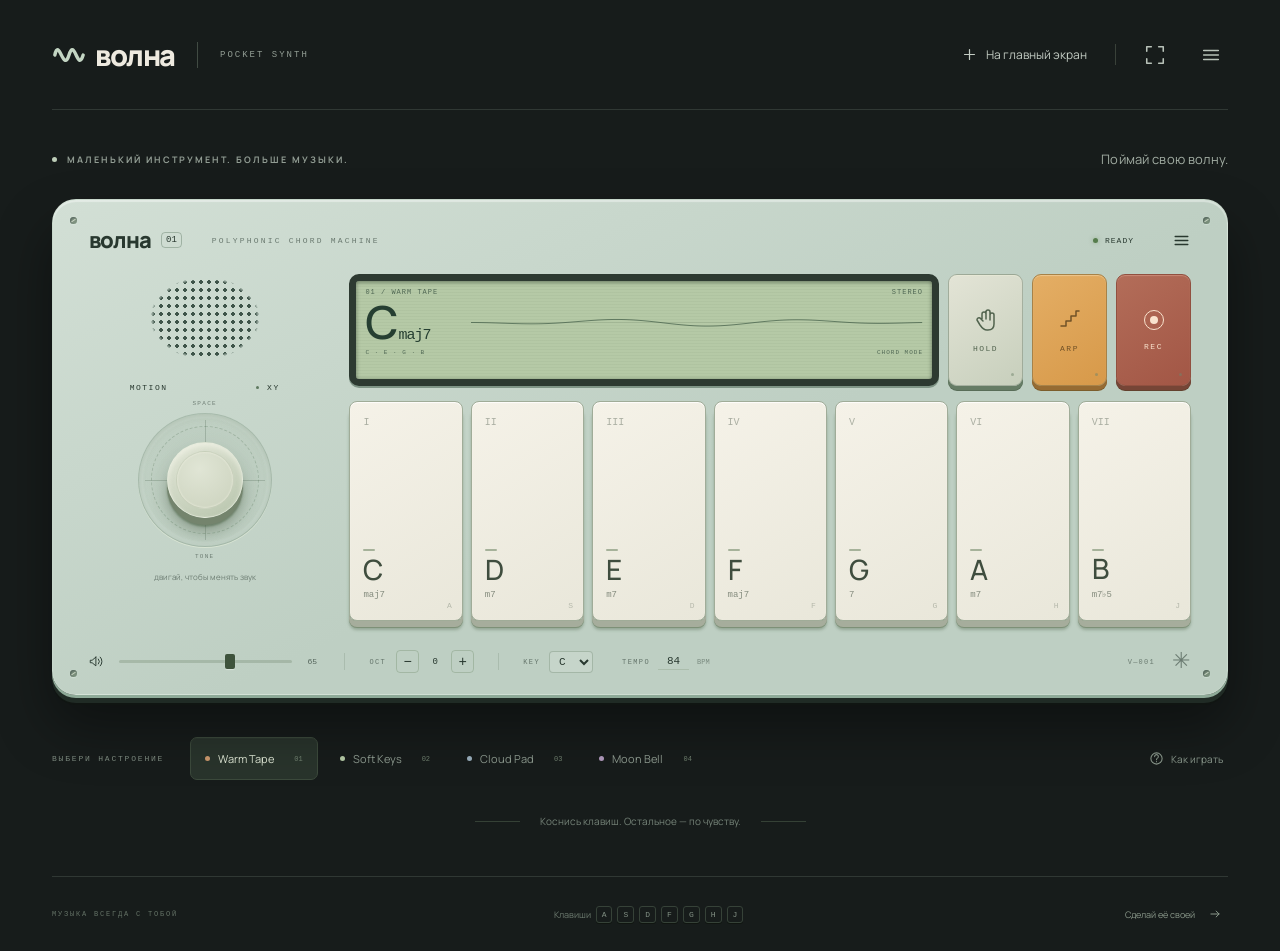
==== index.html @ d598de85 "Add files via upload" ====
<!doctype html>
<html lang="ru" data-theme="mint">
<head>
  <meta charset="UTF-8">
  <meta name="viewport" content="width=device-width,initial-scale=1,viewport-fit=cover">
  <meta name="theme-color" content="#171c1b">
  <meta name="description" content="ВОЛНА — карманный синтезатор. Играйте аккорды, меняйте звук движением джойстика и записывайте музыку.">
  <meta name="apple-mobile-web-app-capable" content="yes">
  <meta name="apple-mobile-web-app-status-bar-style" content="black-translucent">
  <meta name="apple-mobile-web-app-title" content="Волна">
  <title>ВОЛНА — карманный синтезатор</title>
  <link rel="manifest" href="./manifest.webmanifest">
  <link rel="icon" type="image/svg+xml" href="./icon.svg">
  <link rel="apple-touch-icon" href="./icon-192.png">
  <link rel="stylesheet" href="./style.css">
</head>
<body>
  <svg class="icon-defs" xmlns="http://www.w3.org/2000/svg"><defs>
    <symbol id="i-wave" viewBox="0 0 24 24"><path d="M2 12c3-13 6 13 10 0s6 13 10 0"/></symbol>
    <symbol id="i-menu" viewBox="0 0 24 24"><path d="M4 7h16M4 12h16M4 17h16"/></symbol>
    <symbol id="i-expand" viewBox="0 0 24 24"><path d="M8 3H3v5m13-5h5v5M3 16v5h5m13-5v5h-5"/></symbol>
    <symbol id="i-plus" viewBox="0 0 24 24"><path d="M12 5v14M5 12h14"/></symbol>
    <symbol id="i-headphones" viewBox="0 0 24 24"><path d="M4 14v-3a8 8 0 0 1 16 0v3M4 12H3v7h4v-7H4Zm16 0h1v7h-4v-7h3Z"/></symbol>
    <symbol id="i-volume" viewBox="0 0 24 24"><path d="m11 5-6 5H2v4h3l6 5V5Zm4 3a6 6 0 0 1 0 8m3-11a10 10 0 0 1 0 14"/></symbol>
    <symbol id="i-close" viewBox="0 0 24 24"><path d="m6 6 12 12M18 6 6 18"/></symbol>
    <symbol id="i-mic" viewBox="0 0 24 24"><rect x="9" y="2" width="6" height="13" rx="3"/><path d="M5 10v2a7 7 0 0 0 14 0v-2m-7 9v3m-4 0h8"/></symbol>
    <symbol id="i-download" viewBox="0 0 24 24"><path d="M12 3v12m-5-5 5 5 5-5M4 16v5h16v-5"/></symbol>
    <symbol id="i-arp" viewBox="0 0 24 24"><path d="M3 18h5v-5h5V8h5V3h3"/></symbol>
    <symbol id="i-hold" viewBox="0 0 24 24"><path d="M8 11V6a2 2 0 0 1 4 0v5-7a2 2 0 0 1 4 0v8-5a2 2 0 0 1 4 0v9c0 4-2 6-6 6h-1c-3 0-5-2-7-5l-3-5a2 2 0 0 1 3-2l3 3"/></symbol>
    <symbol id="i-arrow" viewBox="0 0 24 24"><path d="M5 12h14m-5-5 5 5-5 5"/></symbol>
    <symbol id="i-help" viewBox="0 0 24 24"><circle cx="12" cy="12" r="9"/><path d="M9 9a3 3 0 1 1 5 2c-2 1-2 1-2 3m0 3v.1"/></symbol>
  </defs></svg>
  <div class="app">
    <header class="site-header">
      <a href="./" class="wordmark" aria-label="Волна, главная"><svg><use href="#i-wave"/></svg>волна<span>POCKET SYNTH</span></a>
      <div class="header-actions"><button class="quiet-button install-action"><svg><use href="#i-plus"/></svg><span>На главный экран</span></button><span class="header-divider"></span><button id="fullscreen" class="icon-button" aria-label="На весь экран" title="На весь экран"><svg><use href="#i-expand"/></svg></button><button class="icon-button menu-action" aria-label="Открыть настройки" title="Настройки"><svg><use href="#i-menu"/></svg></button></div>
    </header>
    <main>
      <div class="intro"><span class="eyebrow"><i></i> МАЛЕНЬКИЙ ИНСТРУМЕНТ. БОЛЬШЕ МУЗЫКИ.</span><p>Поймай свою волну.</p></div>
      <section class="instrument" aria-label="Музыкальный инструмент">
        <span class="screw screw-tl"></span><span class="screw screw-tr"></span><span class="screw screw-bl"></span><span class="screw screw-br"></span>
        <div class="instrument-top"><div class="device-brand">волна<span>01</span></div><span class="device-caption">POLYPHONIC CHORD MACHINE</span><div class="power"><i id="power-led"></i><span id="power-label">READY</span></div><button class="device-menu menu-action" aria-label="Меню инструмента"><svg><use href="#i-menu"/></svg></button></div>
        <div class="instrument-body">
          <aside class="motion-module">
            <div class="speaker" aria-hidden="true"></div>
            <div class="motion-title"><span>MOTION</span><span class="tiny-dot"></span><span>XY</span></div>
            <div class="joystick-area" id="joystick" role="slider" tabindex="0" aria-label="Джойстик эффектов, стрелки меняют звук" aria-valuemin="-100" aria-valuemax="100" aria-valuenow="0">
              <div class="joystick-ticks"></div><span class="axis axis-x"></span><span class="axis axis-y"></span><div class="joystick-knob" id="joystick-knob"><span></span></div>
              <span class="direction direction-top">SPACE</span><span class="direction direction-bottom">TONE</span>
            </div>
            <div class="motion-hint">двигай, чтобы менять звук</div>
          </aside>
          <div class="play-module">
            <div class="top-controls">
              <div class="display"><div class="display-top"><span id="display-voice">01 / WARM TAPE</span><span id="display-status">STEREO</span></div><div class="display-main"><div class="chord-readout"><span id="chord-root">C</span><span id="chord-quality">maj7</span></div><canvas id="scope" aria-label="Осциллограмма звука"></canvas></div><div class="display-bottom"><span id="display-notes">C · E · G · B</span><span id="display-mode">CHORD MODE</span></div></div>
              <button class="function-button hold-button" id="hold" aria-pressed="false" title="Удерживать аккорд"><svg><use href="#i-hold"/></svg><span>HOLD</span><i></i></button>
              <button class="function-button arp-button" id="arp" aria-pressed="false" title="Арпеджиатор"><svg><use href="#i-arp"/></svg><span>ARP</span><i></i></button>
              <button class="function-button record-button" id="record" aria-pressed="false" title="Начать запись"><span class="record-symbol"></span><span id="record-label">REC</span><i></i></button>
            </div>
            <div class="pads" id="pads" aria-label="Аккордовые клавиши"></div>
          </div>
        </div>
        <div class="device-bottom">
          <label class="volume-control"><svg><use href="#i-volume"/></svg><input type="range" min="0" max="100" value="65" id="volume" aria-label="Громкость"><span id="volume-value">65</span></label>
          <div class="bottom-divider"></div><div class="octave-control"><span class="control-label">OCT</span><button id="octave-down" aria-label="Октава ниже">−</button><output id="octave-value">0</output><button id="octave-up" aria-label="Октава выше">+</button></div>
          <div class="bottom-divider"></div><label class="key-control"><span class="control-label">KEY</span><select id="root-key" aria-label="Тональность"><option>C</option><option>C♯</option><option>D</option><option>E♭</option><option>E</option><option>F</option><option>F♯</option><option>G</option><option>A♭</option><option>A</option><option>B♭</option><option>B</option></select></label>
          <label class="tempo-control"><span class="control-label">TEMPO</span><input type="number" id="tempo" min="40" max="200" value="84" aria-label="Темп"><span class="bpm">BPM</span></label><div class="device-serial">V—001 <span>✳</span></div>
        </div>
      </section>
      <div class="preset-bar"><span class="preset-label">ВЫБЕРИ НАСТРОЕНИЕ</span><div class="preset-list" aria-label="Тембры"><button data-voice="tape" class="preset active" aria-pressed="true"><i class="preset-dot tape-dot"></i>Warm Tape<span>01</span></button><button data-voice="keys" class="preset" aria-pressed="false"><i class="preset-dot keys-dot"></i>Soft Keys<span>02</span></button><button data-voice="cloud" class="preset" aria-pressed="false"><i class="preset-dot cloud-dot"></i>Cloud Pad<span>03</span></button><button data-voice="bell" class="preset" aria-pressed="false"><i class="preset-dot bell-dot"></i>Moon Bell<span>04</span></button></div><button class="help-button" id="help"><svg><use href="#i-help"/></svg><span>Как играть</span></button></div>
      <div class="play-hint"><span class="hint-line"></span><span id="play-hint">Коснись клавиш. Остальное — по чувству.</span><span class="hint-line"></span></div>
    </main>
    <footer><span>МУЗЫКА ВСЕГДА С ТОБОЙ</span><span class="desktop-hint">Клавиши <kbd>A</kbd><kbd>S</kbd><kbd>D</kbd><kbd>F</kbd><kbd>G</kbd><kbd>H</kbd><kbd>J</kbd></span><button class="footer-theme menu-action">Сделай её своей <svg><use href="#i-arrow"/></svg></button></footer>
  </div>
  <div class="portrait-tip" id="portrait-tip"><div class="rotate-phone">↻</div><span>Больше места для музыки</span><p>Поверни телефон горизонтально</p><button id="dismiss-portrait">Продолжить так</button></div>
  <dialog id="settings" class="settings-dialog"><div class="dialog-header"><div><span class="eyebrow">ТВОЙ ИНСТРУМЕНТ</span><h2>Настрой свою волну</h2></div><button class="icon-button close-settings" aria-label="Закрыть настройки"><svg><use href="#i-close"/></svg></button></div>
    <nav class="settings-tabs" aria-label="Разделы настроек"><button data-tab="sound" class="selected">Звук</button><button data-tab="look">Вид</button><button data-tab="recordings">Записи <span id="recording-count">0</span></button><button data-tab="app">Приложение</button></nav>
    <div class="tab-panel" id="tab-sound">
      <div class="setting-section"><h3>Характер звука</h3><div class="setting-row"><label for="scale">Лад</label><select id="scale"><option value="major">Мажор</option><option value="minor">Минор</option></select></div><div class="setting-row"><label for="reverb">Пространство</label><input id="reverb" type="range" min="0" max="100" value="30"><output id="reverb-value">30%</output></div><p class="setting-note">Джойстик: влево и вправо — яркость, вверх и вниз — пространство.</p></div>
      <div class="setting-section"><h3>Микрофон</h3><div class="setting-row"><div><strong id="mic-status">Выключен</strong><p>Добавь голос или окружающие звуки в запись.</p></div><button id="mic-toggle" class="small-button"><svg><use href="#i-mic"/></svg>Включить</button></div><label class="setting-row mic-gain-row" hidden>Уровень микрофона<input id="mic-gain" type="range" min="0" max="150" value="80"></label><p class="setting-note">Микрофон записывается вместе с инструментом. Его звук не выводится в динамики.</p></div>
      <div class="setting-section"><h3>Наушники и вывод звука</h3><div class="setting-row"><label for="audio-output">Устройство</label><select id="audio-output"><option value="default">Системное</option></select></div><p class="setting-note" id="output-note">Подключи наушники к телефону — звук переключится через систему. Bluetooth может добавлять задержку.</p><button id="refresh-devices" class="text-button">Обновить устройства</button></div>
    </div>
    <div class="tab-panel" id="tab-look" hidden><div class="setting-section"><h3>Цвет корпуса</h3><div class="themes"><button data-theme="mint" class="theme-choice selected"><i style="background:#c3d3c9"></i>Шалфей</button><button data-theme="sand" class="theme-choice"><i style="background:#d9c9ad"></i>Песок</button><button data-theme="lilac" class="theme-choice"><i style="background:#c8bdd9"></i>Лаванда</button><button data-theme="ink" class="theme-choice"><i style="background:#354442"></i>Графит</button></div></div><div class="setting-section"><h3>Ощущение игры</h3><label class="setting-row"><span>Вибрация клавиш</span><input type="checkbox" id="haptics" checked class="switch"></label><p class="setting-note">На устройствах, которые поддерживают вибрацию в браузере.</p></div></div>
    <div class="tab-panel" id="tab-recordings" hidden><div class="recordings-intro"><h3>Твои маленькие сессии</h3><p>Нажми REC, сыграй и нажми ещё раз. Записи хранятся в этом браузере — скачай важные сессии.</p></div><div id="recordings-list"></div></div>
    <div class="tab-panel" id="tab-app" hidden><div class="install-card"><img src="./icon.svg" alt="Иконка Волны"><div><h3>Волна всегда под рукой</h3><p>Установи как приложение — с отдельной иконкой и без адресной строки.</p></div></div><button class="primary-button install-action">Добавить на главный экран <svg><use href="#i-plus"/></svg></button><div class="setting-section"><h3>На iPhone</h3><p class="instruction">Открой сайт в Safari → «Поделиться» → «На экран “Домой”» → «Добавить». Затем запускай Волну с новой иконки.</p><h3>На Android</h3><p class="instruction">Нажми кнопку выше или открой меню браузера → «Установить приложение» / «Добавить на главный экран».</p><p class="setting-note">После первого открытия инструмент доступен офлайн. Поверни телефон горизонтально для удобной игры.</p></div><div class="setting-section"><h3>Как играть</h3><p class="instruction">Удерживай одну или несколько клавиш — это аккорды. HOLD оставит аккорд звучать после отпускания; повторное нажатие его выключит. ARP разбирает аккорд на отдельные ноты. Джойстик меняет характер звука. Перед сменой тембра или тональности звучащие клавиши отпускаются.</p><p class="setting-note">На компьютере: A–J или 1–7 — аккорды, пробел — HOLD, R — запись, Esc — отпустить все клавиши.</p></div></div>
  </dialog>
  <div id="toast" role="status" aria-live="polite"></div>
  <script src="./app.js" defer></script>
</body>
</html>
---- style.css ----
@import url('https://fonts.googleapis.com/css2?family=DM+Sans:wght@400;500;600;700&family=Manrope:wght@400;500;600;650;700;800&display=swap');
:root{--page:#171c1b;--text:#eeeae0;--muted:#858e87;--shell:#becfc3;--shell-top:#d2dfd5;--shell-edge:#8eaa98;--ink:#28382f;--pad:#e9e7da;--pad-top:#f5f2e8;--pad-edge:#a6ad9c;--accent:#d87d4c;--screen:#b5c9a6;--screen-ink:#263f32;--line:#303834;font-family:'Manrope',Arial,sans-serif;color:var(--text);background:var(--page);font-synthesis:none;color-scheme:dark}
*{box-sizing:border-box}body{margin:0;min-width:320px}button,a,input,select{-webkit-tap-highlight-color:transparent}button,input,select{font:inherit}button{cursor:pointer}button,a{touch-action:manipulation}button{color:inherit}button:focus-visible,a:focus-visible,input:focus-visible,select:focus-visible,[tabindex]:focus-visible{outline:2px solid #f2ac70;outline-offset:4px}button:disabled{cursor:default;opacity:.4}svg{width:22px;height:22px;fill:none;stroke:currentColor;stroke-width:1.7;stroke-linecap:round;stroke-linejoin:round;flex-shrink:0}.icon-defs{position:absolute;width:0;height:0}.app{max-width:1440px;margin:auto;padding:0 52px}.site-header{height:110px;display:flex;align-items:center;justify-content:space-between;border-bottom:1px solid var(--line)}.wordmark{display:flex;align-items:center;color:var(--text);text-decoration:none;font-size:29px;font-weight:800;letter-spacing:-1.4px}.wordmark svg{width:34px;height:34px;margin-right:9px;stroke:#c3d5c3;stroke-width:2.4}.wordmark span{letter-spacing:2px;font-family:monospace;font-size:9px;font-weight:400;color:#929d94;margin-left:22px;padding-left:22px;border-left:1px solid #414b43;line-height:26px}.header-actions{display:flex;align-items:center;gap:22px}.quiet-button,.icon-button{background:none;border:0;display:flex;align-items:center;justify-content:center;gap:8px}.quiet-button{font-size:12px;color:#c4cdc4}.quiet-button svg{width:17px;height:17px}.icon-button{width:34px;height:34px;border-radius:7px;color:#b8c2b9}.icon-button:hover,.quiet-button:hover{color:white;background:#ffffff08}.header-divider{width:1px;height:21px;background:#394139}.intro{padding:40px 0 31px;display:flex;justify-content:space-between;align-items:center}.eyebrow{font-size:9px;letter-spacing:2px;font-weight:700;color:#919c93;display:flex;align-items:center;gap:10px}.eyebrow i{width:5px;height:5px;border-radius:50%;background:#bdcdb8}.intro p{margin:0;color:#a1aca2;font-size:13px;letter-spacing:.15px}.instrument{position:relative;max-width:1180px;margin:auto;background:linear-gradient(155deg,var(--shell-top),var(--shell) 55%);padding:25px 36px 18px;border-radius:24px;border:1px solid #e6f2e332;box-shadow:0 3px 0 var(--shell-edge),0 8px 0 #202b25,0 10px 0 #101512,0 30px 55px #0006,inset 0 2px 1px #ffffff66;color:var(--ink);user-select:none;-webkit-user-select:none}.screw{position:absolute;width:7px;height:7px;border-radius:50%;background:#546b54;box-shadow:inset 1px 1px 2px #1b2c25,0 1px 1px #e2f0e7aa;opacity:.65}.screw:after{content:'';position:absolute;left:1px;right:1px;top:3px;border-top:1px solid #cad3bf;transform:rotate(-35deg)}.screw-tl{top:17px;left:17px}.screw-tr{top:17px;right:17px}.screw-bl{bottom:17px;left:17px}.screw-br{bottom:17px;right:17px}.instrument-top{height:30px;display:flex;align-items:center;gap:30px;margin-bottom:19px}.device-brand{font-size:22px;font-weight:800;letter-spacing:-1px;display:flex;align-items:center;gap:10px}.device-brand span{border:1px solid #657e6970;border-radius:4px;padding:2px 4px;font:9px monospace;letter-spacing:0}.device-caption{font:8px monospace;letter-spacing:2.2px;opacity:.6}.power{margin-left:auto;display:flex;align-items:center;gap:7px;font:8px monospace;letter-spacing:1px}.power i{width:5px;height:5px;background:#567c4c;border-radius:50%;box-shadow:0 0 4px #6a915b80}.power.playing i{background:#597b3a;box-shadow:0 0 7px #5b9135}.device-menu{display:flex;background:transparent;border:0;padding:0;color:var(--ink);margin-left:8px}.device-menu svg{width:19px;height:19px}.instrument-body{display:grid;grid-template-columns:21% 1fr;gap:29px}.motion-module{display:flex;flex-direction:column;align-items:center;min-width:0}.speaker{width:112px;height:80px;margin-top:4px;margin-bottom:25px;background-image:radial-gradient(circle,#2f463b 1.6px,transparent 2px);background-size:8px 8px;mask-image:radial-gradient(ellipse 56px 42px at center,#000 90%,transparent 98%);opacity:.9}.motion-title{width:150px;display:flex;align-items:center;justify-content:space-between;font:8px monospace;letter-spacing:1.5px}.tiny-dot{width:3px;height:3px;border-radius:50%;background:#5e795f;margin-left:auto;margin-right:8px}.joystick-area{position:relative;width:160px;height:160px;margin:8px 0 4px;touch-action:none;cursor:grab}.joystick-area:active{cursor:grabbing}.joystick-ticks{position:absolute;inset:13px;border:1px solid #78907c65;border-radius:50%;background:radial-gradient(circle,#9bae9c66 0,#acbfae44 65%,transparent 67%);box-shadow:inset 0 3px 7px #546a4c30,0 1px 0 #edf5e080}.joystick-ticks:after{content:'';position:absolute;inset:12px;border:1px dashed #6f8b7460;border-radius:50%}.axis{position:absolute;opacity:.25}.axis-x{top:50%;left:20px;right:20px;border-top:1px solid #435e48}.axis-y{left:50%;top:20px;bottom:20px;border-left:1px solid #435e48}.joystick-knob{position:absolute;width:76px;height:76px;left:calc(50% - 38px);top:calc(50% - 38px);border-radius:50%;background:linear-gradient(150deg,#e4e8d9,#b8c5ad);border:1px solid #f0f3e699;box-shadow:0 7px 0 #74846d,0 9px 2px #50664b90,0 14px 15px #4a5d4770,inset 0 3px 5px #fbfcf280;z-index:1;display:grid;place-items:center;will-change:transform}.joystick-knob span{width:58px;height:58px;border-radius:50%;border:1px solid #aab7a140;background:radial-gradient(circle at 40% 30%,#e0e5d5,#cbd2bd);box-shadow:inset 0 0 2px #f6f6e9}.direction{position:absolute;left:0;right:0;text-align:center;font:6px monospace;letter-spacing:1.3px;opacity:.55}.direction-top{top:0}.direction-bottom{bottom:0}.motion-hint{font-size:8px;opacity:.55;margin-top:7px}.play-module{min-width:0;display:flex;flex-direction:column;gap:15px}.top-controls{display:grid;grid-template-columns:1fr 75px 75px 75px;gap:9px;height:112px}.display{background:var(--screen);color:var(--screen-ink);border:7px solid #2d3a31;border-radius:10px;box-shadow:0 2px 0 #7f9586,inset 0 1px 4px #1a291b88;min-width:0;padding:7px 9px;position:relative;overflow:hidden;isolation:isolate}.display:after{content:'';position:absolute;inset:0;background:repeating-linear-gradient(0deg,transparent 0,transparent 2px,#172e1412 3px);pointer-events:none;z-index:2}.display-top,.display-bottom{display:flex;justify-content:space-between;font:7px monospace;letter-spacing:1px;gap:5px;white-space:nowrap}.display-top{opacity:.7}.display-bottom{font-size:6px;opacity:.7}.display-main{display:flex;align-items:center;gap:13px;height:53px;overflow:hidden}.chord-readout{display:flex;gap:3px;align-items:baseline;min-width:93px}.chord-readout>span:first-child{font:47px 'DM Sans',sans-serif;font-weight:500;letter-spacing:-3px}.chord-readout>span:last-child{font:15px monospace;letter-spacing:-1px}#scope{height:45px;min-width:0;flex:1;opacity:.85}.function-button{border:1px solid #6f806e80;border-radius:9px;box-shadow:0 4px 0 #667c65,0 5px 0 #596d58,inset 0 1px 1px #f5f4dd65;background:linear-gradient(145deg,#e3e4d6,#c7cfbc);color:#51634e;display:flex;flex-direction:column;align-items:center;justify-content:center;gap:12px;position:relative;touch-action:none}.function-button svg{width:24px;height:24px;stroke-width:1.5}.function-button>span:not(.record-symbol){font:8px monospace;letter-spacing:1.5px}.function-button i{position:absolute;bottom:9px;right:8px;width:3px;height:3px;background:#70856b;border-radius:50%;opacity:.5}.arp-button{background:linear-gradient(145deg,#e4ae65,#d79949);color:#705127;box-shadow:0 4px 0 #966b32,0 5px 0 #7c5d2c,inset 0 1px 1px #fff2d565;border-color:#a78248}.record-button{background:linear-gradient(145deg,#b36d59,#a25645);color:#f9e2cd;box-shadow:0 4px 0 #764536,0 5px 0 #63412e,inset 0 1px 1px #efbaa765;border-color:#915040}.record-symbol{width:20px;height:20px;border:1.5px solid currentColor;border-radius:50%;position:relative}.record-symbol:after{content:'';position:absolute;inset:5px;border-radius:50%;background:currentColor}.function-button[aria-pressed=true]{transform:translateY(3px);box-shadow:0 1px 0 #566850,inset 0 1px 5px #343c2840}.function-button[aria-pressed=true] i{background:#fff3c8;box-shadow:0 0 5px #fff3c8;opacity:1}.record-button[aria-pressed=true] .record-symbol:after{border-radius:1px;animation:blink 1.2s infinite}.pads{display:grid;grid-template-columns:repeat(7,minmax(0,1fr));gap:8px;height:220px;touch-action:none}.pad{position:relative;min-width:0;display:flex;flex-direction:column;align-items:flex-start;justify-content:flex-end;padding:17px 13px 20px;background:linear-gradient(150deg,var(--pad-top),var(--pad));color:#3f4d3e;border:1px solid #a0ac98;border-radius:8px;box-shadow:0 6px 0 var(--pad-edge),0 7px 0 #7d9077,0 9px 3px #3e583a55,inset 0 1px 1px #ffffffe0;transition:background .12s,transform .08s,box-shadow .08s;touch-action:none;-webkit-touch-callout:none}.pad:hover{background:linear-gradient(150deg,#fffef4,#e7ebda)}.pad .degree{position:absolute;top:15px;left:13px;font:10px monospace;opacity:.4}.pad .pad-root{font:'DM Sans',sans-serif;font-size:28px;font-weight:500;letter-spacing:-1.7px;line-height:1.2}.pad .quality{font:9px monospace;opacity:.6;margin-top:3px}.pad .key-hint{font:8px monospace;position:absolute;bottom:10px;right:10px;opacity:.3}.pad:before{content:'';position:absolute;bottom:69px;left:13px;width:12px;height:2px;background:#a6b29a;border-radius:2px}.pad.pressed{background:linear-gradient(155deg,#dfad7a,#d49c65);border-color:#ab7d50;box-shadow:0 2px 0 #ae784b,0 3px 0 #81613b,inset 0 2px 5px #856d3230;transform:translateY(4px);color:#533a23}.pad.pressed:before{background:#785637;box-shadow:0 0 5px #ad7a3f50}.device-bottom{display:flex;align-items:center;gap:24px;margin-top:26px;height:29px;font:9px monospace}.volume-control{display:flex;align-items:center;gap:13px;width:21%;min-width:0}.volume-control svg{width:15px;height:15px;stroke-width:1.5}.volume-control input{min-width:0;width:100%}.volume-control>span{font-size:8px;opacity:.7;min-width:13px}input[type=range]{appearance:none;-webkit-appearance:none;height:3px;border-radius:4px;background:#6c846a50;cursor:pointer;accent-color:#475e42}input[type=range]::-webkit-slider-thumb{appearance:none;-webkit-appearance:none;width:10px;height:15px;background:#3e533c;border-radius:2px;box-shadow:0 1px 1px #fff6}input[type=range]::-moz-range-thumb{width:10px;height:15px;background:#3e533c;border:0;border-radius:2px}.bottom-divider{height:17px;border-left:1px solid #6e846e40}.octave-control{display:flex;align-items:center;gap:10px}.control-label{font-size:7px;letter-spacing:1.4px;opacity:.6}.octave-control button{border:1px solid #81987b70;background:transparent;border-radius:4px;color:var(--ink);height:23px;width:23px;padding:0;font:14px monospace}.octave-control button:hover{background:#344b2d16}.octave-control output{min-width:12px;text-align:center}.key-control{display:flex;align-items:center;gap:9px}.key-control select{font:11px monospace;color:var(--ink);background:#ffffff20;border:1px solid #6e846e60;border-radius:4px;padding:3px 5px;color-scheme:light;max-width:65px}.tempo-control{display:flex;align-items:center;gap:8px;margin-left:5px}.tempo-control input{appearance:textfield;-moz-appearance:textfield;background:none;border:0;border-bottom:1px solid #7c90724a;color:var(--ink);width:31px;text-align:center;font:11px monospace;padding:2px}.tempo-control input::-webkit-inner-spin-button{appearance:none}.bpm{font-size:7px;opacity:.45}.device-serial{margin-left:auto;font:7px monospace;letter-spacing:1.2px;opacity:.55;display:flex;align-items:center;gap:17px}.device-serial span{font-size:22px}.preset-bar{display:flex;align-items:center;gap:26px;margin:42px auto 0;max-width:1180px}.preset-label{font:8px monospace;letter-spacing:1.8px;color:#7f8c81;white-space:nowrap}.preset-list{display:flex;align-items:center;gap:7px;flex:1}.preset{display:flex;align-items:center;gap:8px;padding:13px 14px;border:1px solid transparent;background:transparent;color:#8e9b90;font-size:11px;border-radius:7px;white-space:nowrap}.preset:hover{color:#d4ddcf;background:#1c2520}.preset.active{background:#29342c;border-color:#3c4a3c;color:#e0e8d6;box-shadow:inset 0 1px 0 #ffffff05}.preset>span{font:7px monospace;color:#70806f;margin-left:12px}.preset-dot{width:5px;height:5px;border-radius:50%;background:#cb986d}.keys-dot{background:#b5caa6}.cloud-dot{background:#9aafbd}.bell-dot{background:#b19bbe}.help-button{margin-left:auto;display:flex;align-items:center;gap:7px;border:0;background:none;font-size:10px;color:#8b998d;padding:5px;white-space:nowrap}.help-button svg{width:15px;height:15px}.help-button:hover{color:#e0e8d6}.play-hint{display:flex;align-items:center;justify-content:center;gap:20px;color:#758378;font-size:10px;margin:34px 0 48px}.hint-line{width:45px;height:1px;background:#354136}footer{border-top:1px solid var(--line);display:flex;justify-content:space-between;align-items:center;min-height:75px;gap:15px;color:#657367;font:7px monospace;letter-spacing:1.8px}footer button{font:9px 'Manrope',sans-serif;letter-spacing:0;background:none;border:0;color:#8b998b;display:flex;align-items:center;gap:13px}footer svg{width:14px;height:14px}.desktop-hint{display:flex;align-items:center;gap:5px;font:9px 'Manrope',sans-serif;letter-spacing:0;color:#6d7b70}kbd{font:8px monospace;padding:3px 5px;border:1px solid #364238;border-radius:3px;box-shadow:0 1px 0 #101510;color:#829084}.portrait-tip{display:none}.settings-dialog{position:fixed;inset:0 0 0 auto;margin:0;height:100dvh;max-height:100dvh;width:480px;max-width:100vw;border:0;border-left:1px solid #475344;background:#202822;color:#e3e8dc;padding:30px 30px 45px;overflow:auto;box-shadow:-15px 0 70px #0005;overscroll-behavior:contain}.settings-dialog::backdrop{background:#0a100bd0;backdrop-filter:blur(5px)}.dialog-header{display:flex;justify-content:space-between;gap:15px;align-items:center}.dialog-header .eyebrow{font-size:8px;letter-spacing:1.6px}.dialog-header h2{font-size:23px;letter-spacing:-.8px;margin:9px 0 0;font-weight:600}.settings-tabs{display:flex;gap:20px;border-bottom:1px solid #3b463a;margin-top:30px;margin-bottom:25px}.settings-tabs button{background:none;border:0;color:#7e917d;padding:0 0 13px;font-size:11px;white-space:nowrap;border-bottom:2px solid transparent}.settings-tabs button.selected{color:#d7e1cc;border-color:#b1c79f}.settings-tabs button span{font:8px monospace;margin-left:3px}.setting-section{padding:0 0 25px;margin-bottom:24px;border-bottom:1px solid #364232}.setting-section h3,.recordings-intro h3{font-weight:600;font-size:13px;margin:0 0 18px;color:#cbd7c2}.setting-row{display:flex;align-items:center;justify-content:space-between;gap:12px;font-size:11px;margin-bottom:19px}.setting-row input[type=range]{width:140px;background:#4c5e46}.setting-row input[type=range]::-webkit-slider-thumb{background:#bac9a9}.setting-row output{font:10px monospace;width:35px;text-align:right}.setting-row select{max-width:190px;background:#293626;border:1px solid #4a5e43;color:#dbe7d1;border-radius:5px;padding:8px 10px;font-size:11px;color-scheme:dark}.setting-row p{color:#7f917c;font-size:10px;line-height:1.7;margin:7px 0 0}.setting-row strong{font-size:11px;font-weight:600}.setting-note{font-size:10px;line-height:1.8;color:#7e927b;margin:8px 0 0}.small-button{border:1px solid #516348;border-radius:6px;background:#30402b;color:#dce7d1;padding:9px 11px;display:flex;align-items:center;gap:8px;white-space:nowrap;font-size:10px}.small-button svg{width:13px;height:13px}.text-button{border:0;background:none;font-size:10px;padding:13px 0 0;color:#b7caaa;text-decoration:underline;text-underline-offset:3px}.themes{display:grid;grid-template-columns:repeat(4,1fr);gap:9px}.theme-choice{background:#293026;border:1px solid #3e4e38;border-radius:8px;padding:10px 3px;color:#91a186;font-size:9px;display:flex;align-items:center;flex-direction:column;gap:11px}.theme-choice i{width:40px;height:32px;border-radius:5px;border:1px solid #ffffff26;box-shadow:0 3px 0 #0003}.theme-choice.selected{border-color:#9fb58e;background:#35442e;color:#dfebd1}.switch{appearance:none;-webkit-appearance:none;width:34px;height:19px;border-radius:20px;background:#53604a;position:relative;cursor:pointer}.switch:before{content:'';position:absolute;left:3px;top:3px;width:13px;height:13px;border-radius:50%;background:#c2c8b9;transition:transform .15s}.switch:checked{background:#7a9368}.switch:checked:before{transform:translateX(15px);background:#e1ead8}.instruction{font-size:11px;line-height:1.9;color:#a5b39b;margin:10px 0 24px}.install-card{display:flex;gap:17px;align-items:center;margin-bottom:22px}.install-card img{width:65px;height:65px;border-radius:16px;box-shadow:0 3px 6px #0004}.install-card h3{font-size:14px;margin:0 0 8px}.install-card p,.recordings-intro p{font-size:10px;color:#94a58a;line-height:1.8;margin:0}.primary-button{background:#b8cc9f;color:#283321;border:1px solid #d6e4c0;border-radius:7px;font-size:11px;padding:13px 15px;width:100%;display:flex;align-items:center;justify-content:space-between;margin-bottom:27px;font-weight:700}.primary-button svg{width:16px;height:16px}.recordings-intro{margin-bottom:25px}.empty-recordings{border:1px dashed #495c3e;border-radius:10px;padding:32px 20px;text-align:center;color:#788e6c;font-size:11px;line-height:1.8}.recording-item{border:1px solid #405335;border-radius:9px;padding:15px;margin-bottom:15px;background:#263021}.recording-item>div{display:flex;justify-content:space-between;align-items:center;gap:12px}.recording-item strong{font-size:11px;font-weight:600}.recording-item small{font:9px monospace;color:#9aaf8b}.recording-item audio{width:100%;height:32px;margin:13px 0;color-scheme:dark}.recording-actions{justify-content:flex-end!important;gap:18px!important}.recording-actions a,.recording-actions button{font-size:10px;color:#baccac;background:none;border:0;padding:0;text-decoration:none}.recording-actions button{color:#aa897b}.recording-item .record-date{font-size:9px;color:#829578;margin-top:7px}.recording-active-note{padding:16px;border:1px solid #b56f4d50;background:#9c4c2420;font-size:11px;color:#dab58e;line-height:1.9;border-radius:7px;margin-bottom:20px}#toast{position:fixed;bottom:27px;left:50%;transform:translate(-50%,20px);max-width:min(90vw,500px);background:#e2e8d9;color:#293724;padding:13px 20px;font-size:11px;line-height:1.6;border-radius:9px;box-shadow:0 8px 30px #0005;z-index:10;opacity:0;pointer-events:none;transition:opacity .2s,transform .2s;text-align:center}#toast.visible{opacity:1;transform:translate(-50%,0)}[hidden]{display:none!important}[data-theme=sand]{--shell:#caba9e;--shell-top:#e2d6bf;--shell-edge:#ab997c;--pad:#eee3cb;--pad-top:#fff6e3;--pad-edge:#b7a789;--screen:#c9c59f}[data-theme=lilac]{--shell:#b5adc7;--shell-top:#d5cee0;--shell-edge:#91839f;--pad:#e4dfed;--pad-top:#f3eef9;--pad-edge:#aca1b8;--screen:#bac6c0}[data-theme=ink]{--shell:#35453f;--shell-top:#4a5e52;--shell-edge:#23372b;--ink:#c9d9bc;--pad:#a7b6a1;--pad-top:#c8d2ba;--pad-edge:#778c70;--screen:#a5be8d}[data-theme=ink] .speaker{background-image:radial-gradient(circle,#16271d 1.6px,transparent 2px)}[data-theme=ink] .joystick-knob{box-shadow:0 7px 0 #73806a,0 10px 2px #16271d99,0 14px 15px #182a2260,inset 0 3px 5px #fbfcf280}[data-theme=ink] .device-caption,[data-theme=ink] .control-label{opacity:.65}
@keyframes blink{50%{opacity:.25}}@media(min-width:1450px){.app{padding:0 74px}.intro{padding-top:55px;padding-bottom:38px}.instrument{padding-top:30px;padding-bottom:24px}.pads{height:250px}.top-controls{height:120px}.display-main{height:61px}.motion-module .speaker{margin-top:15px;margin-bottom:32px}.joystick-area{margin-top:15px}.preset-bar{margin-top:47px}.play-hint{margin-bottom:60px}}
@media(max-width:1100px){.app{padding:0 30px}.site-header{height:88px}.intro{padding:28px 0}.instrument{padding:23px 26px 18px}.instrument-body{gap:20px;grid-template-columns:20% 1fr}.top-controls{grid-template-columns:1fr 61px 61px 61px;height:105px;gap:7px}.display{border-width:6px;padding:6px 7px}.display-main{height:50px}.display-top,.display-bottom{font-size:6px;letter-spacing:.6px}.chord-readout{min-width:80px}.chord-readout>span:first-child{font-size:40px}.chord-readout>span:last-child{font-size:13px}.pad{padding-left:10px;padding-right:7px}.pad .pad-root{font-size:24px}.pad .degree{left:10px}.pad:before{left:10px}.pads{gap:6px;height:205px}.motion-title{width:120px}.joystick-area{width:143px;height:143px}.speaker{width:96px;height:72px;margin-bottom:21px}.motion-hint{font-size:7px}.device-bottom{gap:17px}.preset-bar{gap:14px}.preset-label{font-size:6px;letter-spacing:1.3px}.preset{padding:11px 9px;font-size:10px;gap:7px}.preset>span{margin-left:5px}.preset-list{gap:4px}.device-caption{font-size:7px;letter-spacing:1.5px}.play-hint{margin-bottom:33px}.device-serial{gap:8px}}
@media(orientation:landscape) and (max-height:600px){body{height:100dvh;overflow:hidden}.app{height:100%;padding:0 max(17px,env(safe-area-inset-left)) 0 max(17px,env(safe-area-inset-right));display:flex;flex-direction:column;max-width:1100px}.site-header{height:44px;min-height:44px;border:0}.wordmark{font-size:21px}.wordmark svg{width:26px;height:26px;margin-right:6px}.wordmark span{font-size:6px;letter-spacing:1.5px;margin-left:13px;padding-left:13px;line-height:16px}.header-actions{gap:13px}.quiet-button{font-size:9px}.quiet-button svg{width:14px;height:14px}.header-divider{height:16px}.icon-button{height:27px;width:27px}.icon-button svg{width:18px;height:18px}main{flex:1;display:flex;flex-direction:column;min-height:0;padding-bottom:max(7px,env(safe-area-inset-bottom))}.intro,footer,.play-hint{display:none}.instrument{flex:1;min-height:0;width:100%;padding:10px 22px 8px;border-radius:15px;display:flex;flex-direction:column;box-shadow:0 3px 0 var(--shell-edge),0 5px 0 #111b14,0 10px 16px #0004}.screw{width:5px;height:5px}.screw:after{top:2px}.screw-tl,.screw-tr{top:9px}.screw-bl,.screw-br{bottom:9px}.screw-tl,.screw-bl{left:9px}.screw-tr,.screw-br{right:9px}.instrument-top{height:20px;min-height:20px;margin-bottom:9px;gap:19px}.device-brand{font-size:16px}.device-brand span{font-size:6px;gap:6px}.device-caption{font-size:6px;letter-spacing:1.2px}.power{font-size:6px}.power i{height:4px;width:4px}.device-menu svg{height:16px;width:16px}.instrument-body{flex:1;min-height:0;gap:18px;grid-template-columns:18% 1fr}.motion-module{justify-content:center}.speaker{width:76px;height:45px;background-size:6px 6px;background-image:radial-gradient(circle,#2f463b 1.2px,transparent 1.5px);mask-image:radial-gradient(ellipse 38px 23px at center,#000 88%,transparent 98%);margin:0 0 12px}.motion-title{font-size:6px;width:103px;letter-spacing:1.1px}.joystick-area{width:114px;height:114px;margin:6px 0 0}.joystick-ticks{inset:11px}.joystick-knob{width:57px;height:57px;left:calc(50% - 28.5px);top:calc(50% - 28.5px);box-shadow:0 5px 0 #74846d,0 7px 1px #50664b90,0 11px 10px #4a5d4770,inset 0 2px 4px #fbfcf280}.joystick-knob span{width:44px;height:44px}.motion-hint{font-size:6px;margin-top:3px}.direction{font-size:5px}.play-module{gap:10px}.top-controls{height:72px;min-height:72px;grid-template-columns:1fr 61px 61px 61px;gap:7px}.display{border-width:5px;border-radius:7px;padding:5px 8px}.display-top,.display-bottom{font-size:5px;letter-spacing:.7px}.display-main{height:36px}.chord-readout{min-width:74px}.chord-readout>span:first-child{font-size:33px;letter-spacing:-2px}.chord-readout>span:last-child{font-size:11px}#scope{height:32px}.function-button{gap:7px;border-radius:6px}.function-button svg{width:19px;height:19px}.function-button>span:not(.record-symbol){font-size:6px;letter-spacing:1.3px}.function-button i{bottom:7px;right:7px}.record-symbol{width:18px;height:18px}.pads{flex:1;min-height:60px;height:auto;gap:6px}.pad{border-radius:6px;padding:7px 10px 14px;box-shadow:0 4px 0 var(--pad-edge),0 5px 0 #7d9077,0 6px 2px #3e583a55,inset 0 1px 1px #ffffffe0}.pad .degree{font-size:7px;top:9px;left:10px}.pad .pad-root{font-size:22px}.pad .quality{font-size:7px;margin-top:1px}.pad .key-hint{font-size:6px;bottom:6px;right:6px}.pad:before{left:10px;bottom:51px;width:9px;height:2px}.pad.pressed{transform:translateY(3px)}.device-bottom{margin-top:13px;height:22px;min-height:22px;gap:16px}.volume-control{width:18%;gap:8px}.volume-control svg{width:13px;height:13px}.volume-control>span{font-size:6px}.control-label{font-size:6px;letter-spacing:1px}.octave-control{gap:7px}.octave-control button{width:21px;height:19px;font-size:13px}.octave-control output{font-size:9px}.key-control select{font-size:9px;padding:2px 3px}.key-control{gap:7px}.tempo-control{gap:7px;margin-left:0}.tempo-control input{font-size:9px}.bpm{font-size:6px}.device-serial{font-size:5px;gap:10px}.device-serial span{font-size:17px}.bottom-divider{height:12px}.preset-bar{margin:11px 0 0;min-height:30px;gap:15px}.preset-label{font-size:5px;letter-spacing:1.2px}.preset-list{gap:6px}.preset{padding:6px 10px;font-size:8px;gap:6px;border-radius:5px}.preset>span{font-size:5px;margin-left:10px}.preset-dot{width:4px;height:4px}.help-button{font-size:8px;gap:5px}.help-button svg{width:13px;height:13px}.settings-dialog{width:470px;padding-top:19px}.dialog-header h2{font-size:20px}.settings-tabs{margin-top:21px;margin-bottom:19px}.setting-section{margin-bottom:20px;padding-bottom:20px}#toast{bottom:15px;padding:9px 15px;font-size:10px}}
@media(orientation:landscape) and (max-height:370px){.site-header{height:35px;min-height:35px}.instrument{padding-top:7px}.instrument-top{margin-bottom:6px;height:18px;min-height:18px}.top-controls{height:61px;min-height:61px}.display-main{height:28px}.chord-readout>span:first-child{font-size:28px}.display{padding-top:4px}.speaker{height:30px;margin-bottom:5px}.joystick-area{height:100px;width:100px}.motion-hint{display:none}.preset-bar{margin-top:9px;min-height:25px}.preset{padding:4px 8px}.device-bottom{margin-top:9px}.pads{min-height:58px}.pad .degree{top:6px}.pad .pad-root{font-size:18px}.pad:before{display:none}.pad{padding-bottom:10px}.instrument-body{gap:14px}.direction{font-size:4px}}
@media(orientation:portrait) and (max-width:700px){.app{padding:0 18px}.site-header{height:74px}.wordmark{font-size:23px}.wordmark span{display:none}.wordmark svg{width:29px;height:29px}.header-actions{gap:10px}.quiet-button span{display:none}.header-divider{display:none}.intro{padding:23px 0;display:block}.intro .eyebrow{font-size:6px;letter-spacing:1.5px}.intro p{margin-top:10px;font-size:13px}.instrument{padding:18px 18px 14px;border-radius:17px}.device-caption{display:none}.instrument-top{margin-bottom:14px;gap:10px}.device-brand{font-size:20px}.instrument-body{display:flex;flex-direction:column;gap:20px}.motion-module{flex-direction:row;gap:14px;justify-content:space-between;order:2}.speaker{width:71px;height:52px;margin:0;mask-image:radial-gradient(ellipse 36px 26px at center,#000 88%,transparent 98%)}.motion-title{width:auto;font-size:7px;gap:10px}.tiny-dot{display:none}.motion-hint{display:none}.joystick-area{width:106px;height:106px;margin:0}.joystick-knob{height:54px;width:54px;left:calc(50% - 27px);top:calc(50% - 27px)}.joystick-knob span{height:41px;width:41px}.direction{font-size:4px}.top-controls{grid-template-columns:1fr 44px 44px 44px;height:80px;gap:5px}.display{border-width:5px;padding:5px 6px}.display-main{height:44px;gap:3px}.chord-readout{min-width:68px}.chord-readout>span:first-child{font-size:33px}.chord-readout>span:last-child{font-size:11px}.display-top,.display-bottom{font-size:4px;letter-spacing:.3px}.display-top span:last-child{display:none}#scope{height:33px}.function-button{gap:10px;border-radius:6px}.function-button svg{height:19px;width:19px}.function-button>span:not(.record-symbol){font-size:6px;letter-spacing:1px}.function-button i{right:5px;bottom:6px}.record-symbol{width:17px;height:17px}.record-symbol:after{inset:4px}.play-module{gap:14px}.pads{height:170px;gap:5px}.pad{padding:10px 4px 20px;border-radius:5px}.pad .degree{left:6px;top:12px;font-size:7px}.pad .pad-root{font-size:19px;letter-spacing:-1.5px}.pad .quality{font-size:6px;letter-spacing:-.5px}.pad .key-hint{display:none}.pad:before{left:6px;bottom:62px;width:9px}.device-bottom{flex-wrap:wrap;height:auto;gap:10px;margin-top:12px;justify-content:space-between}.volume-control{width:100%;gap:12px;margin-bottom:5px}.device-bottom .bottom-divider{display:none}.octave-control{gap:6px}.control-label{font-size:6px;letter-spacing:1px}.octave-control button{width:22px;height:22px}.key-control{gap:6px}.key-control select{font-size:10px;max-width:50px}.tempo-control{gap:5px}.bpm{display:none}.device-serial{display:none}.preset-bar{flex-direction:column;gap:12px;margin-top:32px;align-items:flex-start}.preset-label{font-size:7px}.preset-list{width:100%;display:grid;grid-template-columns:repeat(2,1fr);gap:5px}.preset{font-size:11px;padding:12px 10px}.preset>span{margin-left:auto}.help-button{margin:0;padding:8px 0}.play-hint{font-size:8px;gap:10px;margin:25px 0}.hint-line{width:20px}footer{min-height:63px}footer>span{font-size:5px;letter-spacing:1px}.desktop-hint{display:none}footer button{font-size:8px;gap:5px}.portrait-tip:not(.dismissed){position:fixed;inset:auto 15px 15px;background:#e4ead9;color:#35452b;box-shadow:0 10px 35px #0005;border:1px solid #f7ffea;border-radius:12px;z-index:5;padding:16px 17px;display:grid;grid-template-columns:35px 1fr;column-gap:12px;align-items:center}.rotate-phone{grid-row:1/4;font-size:39px}.portrait-tip>span{font-size:12px;font-weight:700}.portrait-tip p{font-size:10px;margin:5px 0 9px;color:#78846d}.portrait-tip button{justify-self:start;border:0;background:none;padding:0;font-size:9px;text-decoration:underline;text-underline-offset:3px;color:#556448}.settings-dialog{padding:23px 23px 35px}.dialog-header h2{font-size:21px}.settings-tabs{gap:18px}.setting-row input[type=range]{width:120px}}
@media(prefers-reduced-motion:reduce){*,*:before,*:after{transition:none!important;animation:none!important}}
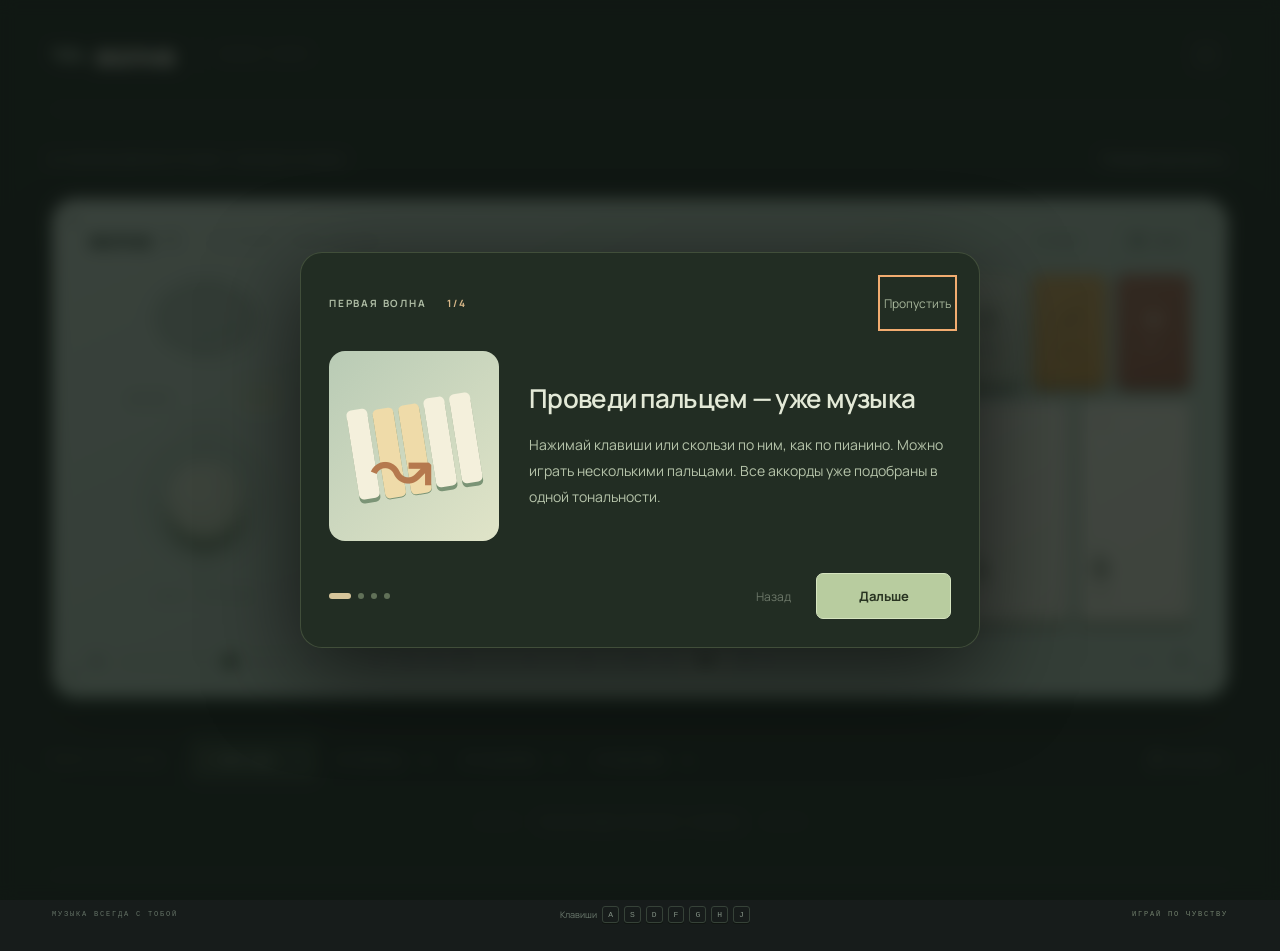
==== commit 80060166: "Make Volna touch play smoother with echo, onboarding and recording count-in" ====
--- a/index.html
+++ b/index.html
@@ -1,5 +1,5 @@
 <!doctype html>
-<html lang="ru" data-theme="mint">
+<html lang="ru" data-theme="mint" data-version="2">
 <head>
   <meta charset="UTF-8">
   <meta name="viewport" content="width=device-width,initial-scale=1,viewport-fit=cover">
@@ -32,23 +32,23 @@
   </defs></svg>
   <div class="app">
     <header class="site-header">
-      <a href="./" class="wordmark" aria-label="Волна, главная"><svg><use href="#i-wave"/></svg>волна<span>POCKET SYNTH</span></a>
-      <div class="header-actions"><button class="quiet-button install-action"><svg><use href="#i-plus"/></svg><span>На главный экран</span></button><span class="header-divider"></span><button id="fullscreen" class="icon-button" aria-label="На весь экран" title="На весь экран"><svg><use href="#i-expand"/></svg></button><button class="icon-button menu-action" aria-label="Открыть настройки" title="Настройки"><svg><use href="#i-menu"/></svg></button></div>
+      <div class="wordmark" aria-label="Волна"><svg><use href="#i-wave"/></svg>волна<span>POCKET SYNTH</span></div>
+      <div class="header-actions"><button id="fullscreen" class="icon-button" aria-label="На весь экран" title="На весь экран"><svg><use href="#i-expand"/></svg></button></div>
     </header>
     <main>
       <div class="intro"><span class="eyebrow"><i></i> МАЛЕНЬКИЙ ИНСТРУМЕНТ. БОЛЬШЕ МУЗЫКИ.</span><p>Поймай свою волну.</p></div>
       <section class="instrument" aria-label="Музыкальный инструмент">
         <span class="screw screw-tl"></span><span class="screw screw-tr"></span><span class="screw screw-bl"></span><span class="screw screw-br"></span>
-        <div class="instrument-top"><div class="device-brand">волна<span>01</span></div><span class="device-caption">POLYPHONIC CHORD MACHINE</span><div class="power"><i id="power-led"></i><span id="power-label">READY</span></div><button class="device-menu menu-action" aria-label="Меню инструмента"><svg><use href="#i-menu"/></svg></button></div>
+        <div class="instrument-top"><div class="device-brand">волна<span>01</span></div><span class="device-caption">POLYPHONIC CHORD MACHINE</span><div class="power"><i id="power-led"></i><span id="power-label">READY</span></div><button class="device-menu menu-action" aria-label="Меню инструмента"><svg><use href="#i-menu"/></svg><span>Меню</span></button></div>
         <div class="instrument-body">
           <aside class="motion-module">
             <div class="speaker" aria-hidden="true"></div>
-            <div class="motion-title"><span>MOTION</span><span class="tiny-dot"></span><span>XY</span></div>
+            <div class="motion-title"><span>MOTION</span><span class="tiny-dot"></span><button id="echo" class="echo-button" aria-pressed="true" title="Включить или выключить эхо">ЭХО <i></i></button></div>
             <div class="joystick-area" id="joystick" role="slider" tabindex="0" aria-label="Джойстик эффектов, стрелки меняют звук" aria-valuemin="-100" aria-valuemax="100" aria-valuenow="0">
               <div class="joystick-ticks"></div><span class="axis axis-x"></span><span class="axis axis-y"></span><div class="joystick-knob" id="joystick-knob"><span></span></div>
-              <span class="direction direction-top">SPACE</span><span class="direction direction-bottom">TONE</span>
+              <span class="direction direction-top" id="joy-vertical">ПРОСТРАНСТВО</span><span class="direction direction-bottom" id="joy-horizontal">ЯРКОСТЬ</span>
             </div>
-            <div class="motion-hint">двигай, чтобы менять звук</div>
+            <div class="motion-hint" id="joy-readout">ЯРКОСТЬ / ПРОСТРАНСТВО</div>
           </aside>
           <div class="play-module">
             <div class="top-controls">
@@ -64,25 +64,44 @@
           <label class="volume-control"><svg><use href="#i-volume"/></svg><input type="range" min="0" max="100" value="65" id="volume" aria-label="Громкость"><span id="volume-value">65</span></label>
           <div class="bottom-divider"></div><div class="octave-control"><span class="control-label">OCT</span><button id="octave-down" aria-label="Октава ниже">−</button><output id="octave-value">0</output><button id="octave-up" aria-label="Октава выше">+</button></div>
           <div class="bottom-divider"></div><label class="key-control"><span class="control-label">KEY</span><select id="root-key" aria-label="Тональность"><option>C</option><option>C♯</option><option>D</option><option>E♭</option><option>E</option><option>F</option><option>F♯</option><option>G</option><option>A♭</option><option>A</option><option>B♭</option><option>B</option></select></label>
-          <label class="tempo-control"><span class="control-label">TEMPO</span><input type="number" id="tempo" min="40" max="200" value="84" aria-label="Темп"><span class="bpm">BPM</span></label><div class="device-serial">V—001 <span>✳</span></div>
+          <div class="tempo-control"><span class="control-label">TEMPO</span><button id="tempo-down" class="tempo-step" aria-label="Темп медленнее">−</button><button id="tempo" class="number-dial" role="spinbutton" aria-valuemin="40" aria-valuemax="200" aria-valuenow="84" aria-label="Темп. Потяни число или используй стрелки" title="Потяни число вбок или вверх">84</button><button id="tempo-up" class="tempo-step" aria-label="Темп быстрее">+</button><span class="bpm">BPM</span></div><div class="device-serial">V—001 <span>✳</span></div>
         </div>
+      <div id="count-in" class="count-in" role="status" aria-live="polite" hidden><span>ДО ЗАПИСИ</span><strong id="count-number">3</strong><small>REC — отменить</small></div>
       </section>
       <div class="preset-bar"><span class="preset-label">ВЫБЕРИ НАСТРОЕНИЕ</span><div class="preset-list" aria-label="Тембры"><button data-voice="tape" class="preset active" aria-pressed="true"><i class="preset-dot tape-dot"></i>Warm Tape<span>01</span></button><button data-voice="keys" class="preset" aria-pressed="false"><i class="preset-dot keys-dot"></i>Soft Keys<span>02</span></button><button data-voice="cloud" class="preset" aria-pressed="false"><i class="preset-dot cloud-dot"></i>Cloud Pad<span>03</span></button><button data-voice="bell" class="preset" aria-pressed="false"><i class="preset-dot bell-dot"></i>Moon Bell<span>04</span></button></div><button class="help-button" id="help"><svg><use href="#i-help"/></svg><span>Как играть</span></button></div>
       <div class="play-hint"><span class="hint-line"></span><span id="play-hint">Коснись клавиш. Остальное — по чувству.</span><span class="hint-line"></span></div>
     </main>
-    <footer><span>МУЗЫКА ВСЕГДА С ТОБОЙ</span><span class="desktop-hint">Клавиши <kbd>A</kbd><kbd>S</kbd><kbd>D</kbd><kbd>F</kbd><kbd>G</kbd><kbd>H</kbd><kbd>J</kbd></span><button class="footer-theme menu-action">Сделай её своей <svg><use href="#i-arrow"/></svg></button></footer>
+    <footer><span>МУЗЫКА ВСЕГДА С ТОБОЙ</span><span class="desktop-hint">Клавиши <kbd>A</kbd><kbd>S</kbd><kbd>D</kbd><kbd>F</kbd><kbd>G</kbd><kbd>H</kbd><kbd>J</kbd></span><span class="footer-note">ИГРАЙ ПО ЧУВСТВУ</span></footer>
   </div>
   <div class="portrait-tip" id="portrait-tip"><div class="rotate-phone">↻</div><span>Больше места для музыки</span><p>Поверни телефон горизонтально</p><button id="dismiss-portrait">Продолжить так</button></div>
   <dialog id="settings" class="settings-dialog"><div class="dialog-header"><div><span class="eyebrow">ТВОЙ ИНСТРУМЕНТ</span><h2>Настрой свою волну</h2></div><button class="icon-button close-settings" aria-label="Закрыть настройки"><svg><use href="#i-close"/></svg></button></div>
-    <nav class="settings-tabs" aria-label="Разделы настроек"><button data-tab="sound" class="selected">Звук</button><button data-tab="look">Вид</button><button data-tab="recordings">Записи <span id="recording-count">0</span></button><button data-tab="app">Приложение</button></nav>
+    <nav class="settings-tabs" aria-label="Разделы настроек"><button data-tab="sound" class="selected">Звук</button><button data-tab="look">Вид</button><button data-tab="recordings">Записи <span id="recording-count">0</span></button><button data-tab="app">Установка</button></nav>
     <div class="tab-panel" id="tab-sound">
-      <div class="setting-section"><h3>Характер звука</h3><div class="setting-row"><label for="scale">Лад</label><select id="scale"><option value="major">Мажор</option><option value="minor">Минор</option></select></div><div class="setting-row"><label for="reverb">Пространство</label><input id="reverb" type="range" min="0" max="100" value="30"><output id="reverb-value">30%</output></div><p class="setting-note">Джойстик: влево и вправо — яркость, вверх и вниз — пространство.</p></div>
+      <div class="setting-section"><h3>Характер звука</h3>
+        <div class="setting-row"><label for="scale">Лад</label><select id="scale"><option value="major">Мажор</option><option value="minor">Минор</option></select></div>
+        <div class="setting-row"><label for="tail">Шлейф после отпускания</label><input id="tail" type="range" min="0.2" max="4" step="0.1" value="1.8"><output id="tail-value">1.8 с</output></div>
+        <p class="setting-note">Чем длиннее шлейф, тем плавнее аккорды перетекают друг в друга. Его характер зависит от тембра.</p>
+        <div class="setting-row"><label for="reverb">Пространство</label><input id="reverb" type="range" min="0" max="100" value="40"><output id="reverb-value">40%</output></div>
+        <label class="setting-row"><span>Эхо · мягкие повторы</span><input type="checkbox" id="echo-enabled" checked class="switch"></label>
+        <div class="setting-row"><label for="echo-amount">Количество эха</label><input id="echo-amount" type="range" min="0" max="70" value="28"><output id="echo-value">28%</output></div>
+      </div>
+      <div class="setting-section"><h3>Джойстик</h3><div class="setting-row"><label for="joy-mode">Режим</label><select id="joy-mode"><option value="color">Цвет · яркость и пространство</option><option value="echo">Эхо · время и повторы</option><option value="motion">Движение · фильтр и пульсация</option></select></div><div class="setting-row"><label for="joy-sensitivity">Чувствительность</label><input id="joy-sensitivity" type="range" min="50" max="250" step="10" value="160"><output id="sensitivity-value">160%</output></div><p class="setting-note">Небольшое движение уже меняет звук. Больше чувствительность — раньше достигается полный эффект. Отпусти джойстик, чтобы вернуться к исходному звуку. В режиме «Эхо» включи кнопку ЭХО.</p></div>
       <div class="setting-section"><h3>Микрофон</h3><div class="setting-row"><div><strong id="mic-status">Выключен</strong><p>Добавь голос или окружающие звуки в запись.</p></div><button id="mic-toggle" class="small-button"><svg><use href="#i-mic"/></svg>Включить</button></div><label class="setting-row mic-gain-row" hidden>Уровень микрофона<input id="mic-gain" type="range" min="0" max="150" value="80"></label><p class="setting-note">Микрофон записывается вместе с инструментом. Его звук не выводится в динамики.</p></div>
       <div class="setting-section"><h3>Наушники и вывод звука</h3><div class="setting-row"><label for="audio-output">Устройство</label><select id="audio-output"><option value="default">Системное</option></select></div><p class="setting-note" id="output-note">Подключи наушники к телефону — звук переключится через систему. Bluetooth может добавлять задержку.</p><button id="refresh-devices" class="text-button">Обновить устройства</button></div>
     </div>
     <div class="tab-panel" id="tab-look" hidden><div class="setting-section"><h3>Цвет корпуса</h3><div class="themes"><button data-theme="mint" class="theme-choice selected"><i style="background:#c3d3c9"></i>Шалфей</button><button data-theme="sand" class="theme-choice"><i style="background:#d9c9ad"></i>Песок</button><button data-theme="lilac" class="theme-choice"><i style="background:#c8bdd9"></i>Лаванда</button><button data-theme="ink" class="theme-choice"><i style="background:#354442"></i>Графит</button></div></div><div class="setting-section"><h3>Ощущение игры</h3><label class="setting-row"><span>Вибрация клавиш</span><input type="checkbox" id="haptics" checked class="switch"></label><p class="setting-note">На устройствах, которые поддерживают вибрацию в браузере.</p></div></div>
-    <div class="tab-panel" id="tab-recordings" hidden><div class="recordings-intro"><h3>Твои маленькие сессии</h3><p>Нажми REC, сыграй и нажми ещё раз. Записи хранятся в этом браузере — скачай важные сессии.</p></div><div id="recordings-list"></div></div>
-    <div class="tab-panel" id="tab-app" hidden><div class="install-card"><img src="./icon.svg" alt="Иконка Волны"><div><h3>Волна всегда под рукой</h3><p>Установи как приложение — с отдельной иконкой и без адресной строки.</p></div></div><button class="primary-button install-action">Добавить на главный экран <svg><use href="#i-plus"/></svg></button><div class="setting-section"><h3>На iPhone</h3><p class="instruction">Открой сайт в Safari → «Поделиться» → «На экран “Домой”» → «Добавить». Затем запускай Волну с новой иконки.</p><h3>На Android</h3><p class="instruction">Нажми кнопку выше или открой меню браузера → «Установить приложение» / «Добавить на главный экран».</p><p class="setting-note">После первого открытия инструмент доступен офлайн. Поверни телефон горизонтально для удобной игры.</p></div><div class="setting-section"><h3>Как играть</h3><p class="instruction">Удерживай одну или несколько клавиш — это аккорды. HOLD оставит аккорд звучать после отпускания; повторное нажатие его выключит. ARP разбирает аккорд на отдельные ноты. Джойстик меняет характер звука. Перед сменой тембра или тональности звучащие клавиши отпускаются.</p><p class="setting-note">На компьютере: A–J или 1–7 — аккорды, пробел — HOLD, R — запись, Esc — отпустить все клавиши.</p></div></div>
+    <div class="tab-panel" id="tab-recordings" hidden><div class="recordings-intro"><h3>Твои маленькие сессии</h3><p>Нажми REC, дождись 3 → 2 → 1, сыграй и нажми ещё раз. Записи хранятся в этом браузере — скачай важные сессии.</p></div><div id="recordings-list"></div></div>
+    <div class="tab-panel" id="tab-app" hidden><div class="install-card"><img src="./icon.svg" alt="Иконка Волны"><div><h3>Волна всегда под рукой</h3><p>Установи как приложение — с отдельной иконкой и без адресной строки.</p></div></div><button class="primary-button install-action">Добавить на главный экран <svg><use href="#i-plus"/></svg></button><div class="setting-section instruction-card" id="installation-instructions" tabindex="-1"><h3>На iPhone</h3><p class="instruction">Открой сайт в Safari → «Поделиться» → «На экран “Домой”» → «Добавить». Затем запускай Волну с новой иконки.</p><h3>На Android</h3><p class="instruction">Нажми кнопку выше или открой меню браузера → «Установить приложение» / «Добавить на главный экран».</p><p class="setting-note">После первого открытия инструмент доступен офлайн. Поверни телефон горизонтально для удобной игры.</p></div><div class="setting-section"><h3>Как играть</h3><p class="instruction">Скользи по клавишам или играй несколькими пальцами. Все аккорды сочетаются в выбранном ладу. Шлейф и ЭХО плавно соединяют звучание. HOLD оставляет аккорд звучать; повторное нажатие выключает его. ARP играет ноты по очереди. Потяни число TEMPO, чтобы изменить скорость. Джойстик добавляет эффекты — его режим и чувствительность находятся в разделе «Звук».</p><button id="replay-tutorial" class="small-button">Пройти короткое знакомство</button><p class="setting-note">На компьютере: A–J или 1–7 — аккорды, пробел — HOLD, R — запись, Esc — отпустить все клавиши.</p></div></div>
+  </dialog>
+  <dialog id="welcome" class="welcome-dialog" aria-labelledby="lesson-title" aria-describedby="lesson-text">
+    <div class="lesson-top"><span class="eyebrow">ПЕРВАЯ ВОЛНА <span id="lesson-step">1 / 4</span></span><button id="lesson-skip" class="text-button">Пропустить</button></div>
+    <div class="lesson-layout"><div id="lesson-art" class="lesson-art" data-kind="keys" aria-hidden="true">
+      <div class="art-keys"><i></i><i></i><i></i><i></i><i></i><span>↝</span></div>
+      <div class="art-tail"><b>♪</b><b>♪</b><b>♪</b><b>♪</b></div>
+      <div class="art-joy"><span></span><i>↗</i></div>
+      <div class="art-record"><span>3</span><span>2</span><span>1</span><i></i></div>
+    </div><div class="lesson-copy"><h2 id="lesson-title"></h2><p id="lesson-text"></p></div></div>
+    <div class="lesson-footer"><div class="lesson-dots" aria-hidden="true"><i class="lesson-dot current"></i><i class="lesson-dot"></i><i class="lesson-dot"></i><i class="lesson-dot"></i></div><button id="lesson-back" class="small-button">Назад</button><button id="lesson-next" class="primary-button">Дальше</button></div>
   </dialog>
   <div id="toast" role="status" aria-live="polite"></div>
   <script src="./app.js" defer></script>
--- a/style.css
+++ b/style.css
@@ -7,3 +7,12 @@
 @media(orientation:landscape) and (max-height:370px){.site-header{height:35px;min-height:35px}.instrument{padding-top:7px}.instrument-top{margin-bottom:6px;height:18px;min-height:18px}.top-controls{height:61px;min-height:61px}.display-main{height:28px}.chord-readout>span:first-child{font-size:28px}.display{padding-top:4px}.speaker{height:30px;margin-bottom:5px}.joystick-area{height:100px;width:100px}.motion-hint{display:none}.preset-bar{margin-top:9px;min-height:25px}.preset{padding:4px 8px}.device-bottom{margin-top:9px}.pads{min-height:58px}.pad .degree{top:6px}.pad .pad-root{font-size:18px}.pad:before{display:none}.pad{padding-bottom:10px}.instrument-body{gap:14px}.direction{font-size:4px}}
 @media(orientation:portrait) and (max-width:700px){.app{padding:0 18px}.site-header{height:74px}.wordmark{font-size:23px}.wordmark span{display:none}.wordmark svg{width:29px;height:29px}.header-actions{gap:10px}.quiet-button span{display:none}.header-divider{display:none}.intro{padding:23px 0;display:block}.intro .eyebrow{font-size:6px;letter-spacing:1.5px}.intro p{margin-top:10px;font-size:13px}.instrument{padding:18px 18px 14px;border-radius:17px}.device-caption{display:none}.instrument-top{margin-bottom:14px;gap:10px}.device-brand{font-size:20px}.instrument-body{display:flex;flex-direction:column;gap:20px}.motion-module{flex-direction:row;gap:14px;justify-content:space-between;order:2}.speaker{width:71px;height:52px;margin:0;mask-image:radial-gradient(ellipse 36px 26px at center,#000 88%,transparent 98%)}.motion-title{width:auto;font-size:7px;gap:10px}.tiny-dot{display:none}.motion-hint{display:none}.joystick-area{width:106px;height:106px;margin:0}.joystick-knob{height:54px;width:54px;left:calc(50% - 27px);top:calc(50% - 27px)}.joystick-knob span{height:41px;width:41px}.direction{font-size:4px}.top-controls{grid-template-columns:1fr 44px 44px 44px;height:80px;gap:5px}.display{border-width:5px;padding:5px 6px}.display-main{height:44px;gap:3px}.chord-readout{min-width:68px}.chord-readout>span:first-child{font-size:33px}.chord-readout>span:last-child{font-size:11px}.display-top,.display-bottom{font-size:4px;letter-spacing:.3px}.display-top span:last-child{display:none}#scope{height:33px}.function-button{gap:10px;border-radius:6px}.function-button svg{height:19px;width:19px}.function-button>span:not(.record-symbol){font-size:6px;letter-spacing:1px}.function-button i{right:5px;bottom:6px}.record-symbol{width:17px;height:17px}.record-symbol:after{inset:4px}.play-module{gap:14px}.pads{height:170px;gap:5px}.pad{padding:10px 4px 20px;border-radius:5px}.pad .degree{left:6px;top:12px;font-size:7px}.pad .pad-root{font-size:19px;letter-spacing:-1.5px}.pad .quality{font-size:6px;letter-spacing:-.5px}.pad .key-hint{display:none}.pad:before{left:6px;bottom:62px;width:9px}.device-bottom{flex-wrap:wrap;height:auto;gap:10px;margin-top:12px;justify-content:space-between}.volume-control{width:100%;gap:12px;margin-bottom:5px}.device-bottom .bottom-divider{display:none}.octave-control{gap:6px}.control-label{font-size:6px;letter-spacing:1px}.octave-control button{width:22px;height:22px}.key-control{gap:6px}.key-control select{font-size:10px;max-width:50px}.tempo-control{gap:5px}.bpm{display:none}.device-serial{display:none}.preset-bar{flex-direction:column;gap:12px;margin-top:32px;align-items:flex-start}.preset-label{font-size:7px}.preset-list{width:100%;display:grid;grid-template-columns:repeat(2,1fr);gap:5px}.preset{font-size:11px;padding:12px 10px}.preset>span{margin-left:auto}.help-button{margin:0;padding:8px 0}.play-hint{font-size:8px;gap:10px;margin:25px 0}.hint-line{width:20px}footer{min-height:63px}footer>span{font-size:5px;letter-spacing:1px}.desktop-hint{display:none}footer button{font-size:8px;gap:5px}.portrait-tip:not(.dismissed){position:fixed;inset:auto 15px 15px;background:#e4ead9;color:#35452b;box-shadow:0 10px 35px #0005;border:1px solid #f7ffea;border-radius:12px;z-index:5;padding:16px 17px;display:grid;grid-template-columns:35px 1fr;column-gap:12px;align-items:center}.rotate-phone{grid-row:1/4;font-size:39px}.portrait-tip>span{font-size:12px;font-weight:700}.portrait-tip p{font-size:10px;margin:5px 0 9px;color:#78846d}.portrait-tip button{justify-self:start;border:0;background:none;padding:0;font-size:9px;text-decoration:underline;text-underline-offset:3px;color:#556448}.settings-dialog{padding:23px 23px 35px}.dialog-header h2{font-size:21px}.settings-tabs{gap:18px}.setting-row input[type=range]{width:120px}}
 @media(prefers-reduced-motion:reduce){*,*:before,*:after{transition:none!important;animation:none!important}}
+
+/* Touch-first performance controls */
+body{-webkit-user-select:none;user-select:none;-webkit-touch-callout:none}input,textarea{-webkit-user-select:text;user-select:text}.pad>*{pointer-events:none}.pads,.pad,.number-dial{touch-action:none}.instrument{overflow:visible}.icon-button{min-width:44px;min-height:44px}.device-menu{align-items:center;gap:7px;min-height:34px;padding:0 8px;border:1px solid #607d5b45;border-radius:7px;font-size:10px;white-space:nowrap}.echo-button{display:flex;align-items:center;gap:5px;border:1px solid #5e795f66;border-radius:5px;background:#dce7d344;padding:5px 7px;font:9px monospace;color:var(--ink);min-height:30px}.echo-button i{height:4px;width:4px;border-radius:50%;background:#53644c;opacity:.3}.echo-button[aria-pressed=true]{background:#e5edceaa}.echo-button[aria-pressed=true] i{opacity:1;background:#698545;box-shadow:0 0 5px #638540}.motion-title .tiny-dot{display:none}.motion-hint{text-align:center;font:7px monospace;letter-spacing:.3px}.number-dial{font:16px monospace;font-weight:bold;background:#e6eed455;color:var(--ink);border:1px solid #78907266;border-radius:5px;min-width:44px;height:32px;cursor:ew-resize;font-variant-numeric:tabular-nums}.number-dial.dragging{background:#f4edc3;box-shadow:0 0 0 2px #9baf8266}.tempo-step{border:0;background:transparent;color:var(--ink);font-size:17px;width:24px;height:32px;padding:0}.tempo-control{gap:5px}.device-serial{margin-left:auto}.footer-note{color:#73816e}.count-in{position:absolute;z-index:4;left:50%;top:50%;transform:translate(-50%,-50%);width:135px;background:#20372bed;color:#e8edd4;border:1px solid #c7d2a450;border-radius:18px;box-shadow:0 12px 35px #14271950;display:flex;flex-direction:column;align-items:center;padding:13px 12px 11px;pointer-events:none}.count-in[hidden]{display:none}.count-in>span{font:9px monospace;letter-spacing:1.6px}.count-in strong{font:65px 'DM Sans',sans-serif;font-weight:500;line-height:1.1}.count-in small{font-size:9px;color:#a1b39b;margin-top:3px}.record-button.counting{box-shadow:0 0 0 2px #eec3a3,0 4px 0 #764536}.record-button.counting .record-symbol:after{animation:blink 1s infinite}
+/* Readable instruction cards */
+.settings-dialog{width:min(600px,94vw);padding:28px;max-height:90dvh}.dialog-header h2{font-size:25px}.settings-tabs{gap:22px;margin-top:24px;margin-bottom:25px}.settings-tabs button{min-height:44px;font-size:13px;padding:10px 0}.setting-section h3,.recordings-intro h3{font-size:16px}.setting-row{font-size:13px;min-height:38px;margin-bottom:16px;gap:12px}.setting-row>label:first-child{flex:1}.setting-row input[type=range]{width:150px;min-width:95px;flex:0 1 150px;height:24px;touch-action:pan-y}.setting-row output{font-size:12px;min-width:46px}.setting-row select{font-size:12px;max-width:270px;min-height:42px;min-width:0}.setting-row p,.setting-note{font-size:12px;color:#a1b19a;line-height:1.75}.setting-row strong{font-size:13px}.small-button{font-size:12px;min-height:42px;padding:10px 13px}.text-button{font-size:12px;min-height:44px;padding:8px 0}.instruction{font-size:14px;line-height:1.85;color:#c2cdb9;margin:8px 0 25px}.instruction-card{margin-top:26px;background:#2b3726;padding:21px;border:1px solid #48563e;border-radius:12px}.instruction-card h3:not(:first-child){margin-top:26px}.instruction-card:focus{outline:none}.install-card p,.recordings-intro p{font-size:13px;line-height:1.8}.install-card h3{font-size:16px}.primary-button{min-height:44px;font-size:13px}.theme-choice{font-size:11px;padding:14px 4px}.empty-recordings{font-size:13px;line-height:1.8}.switch{flex-shrink:0}.recording-item strong{font-size:14px}.recording-actions a,.recording-actions button{min-height:38px;display:flex;align-items:center;font-size:12px}
+.welcome-dialog{width:min(680px,94vw);max-height:92dvh;border:1px solid #61715280;border-radius:22px;background:#222d23;color:#e3e9d7;padding:28px;box-shadow:0 25px 90px #0009}.welcome-dialog::backdrop{background:#101712c9;backdrop-filter:blur(8px)}.learning .portrait-tip{display:none!important}.lesson-top{display:flex;align-items:center;justify-content:space-between;gap:15px}.lesson-top .eyebrow{color:#aebca4;font-size:10px;letter-spacing:1.8px}.lesson-top .eyebrow>span{letter-spacing:0;color:#d8b789;margin-left:10px}.lesson-top .text-button{color:#a8b79c;text-decoration:none}.lesson-layout{display:grid;grid-template-columns:170px 1fr;gap:30px;align-items:center;margin:26px 0 32px}.lesson-copy h2{font-size:26px;line-height:1.2;letter-spacing:-.7px;font-weight:600;margin:0 0 18px}.lesson-copy p{font-size:14px;line-height:1.85;color:#b6c4aa;margin:0}.lesson-art{height:190px;background:linear-gradient(135deg,#b9cbb5,#e0e4c8);border-radius:16px;position:relative;display:grid;place-items:center;color:#34513b;overflow:hidden}.lesson-art>div{display:none}.lesson-art[data-kind=keys] .art-keys,.lesson-art[data-kind=tail] .art-tail,.lesson-art[data-kind=joystick] .art-joy,.lesson-art[data-kind=record] .art-record{display:flex}.art-keys{gap:5px;transform:rotate(-9deg)}.art-keys i{width:21px;height:90px;border-radius:5px;background:#f4f0dc;box-shadow:0 4px 0 #7b9476}.art-keys i:nth-child(2),.art-keys i:nth-child(3){background:#efdba9;transform:translateY(3px);box-shadow:0 1px 0 #7b9476}.art-keys>span{position:absolute;top:20px;left:15px;font:75px serif;color:#b5794e;transform:rotate(9deg)}.art-tail{gap:8px;align-items:center}.art-tail b{font:60px serif}.art-tail b:nth-child(2){font-size:46px;opacity:.65}.art-tail b:nth-child(3){font-size:33px;opacity:.4}.art-tail b:nth-child(4){font-size:23px;opacity:.2}.art-joy{position:relative;width:130px;height:130px;border-radius:50%;border:1px dashed #66836a;align-items:center;justify-content:center}.art-joy>span{width:74px;height:74px;background:linear-gradient(135deg,#f3f2da,#bdcdb1);border-radius:50%;box-shadow:0 6px 0 #6e8466,0 12px 18px #53694a60;transform:translate(17px,-12px)}.art-joy i{position:absolute;bottom:9px;left:24px;font-size:33px;font-style:normal;color:#9c6e43}.art-record{align-items:center;gap:9px}.art-record>span{font:40px monospace;color:#52704b}.art-record>span:first-child{opacity:.35}.art-record>span:nth-child(2){opacity:.65}.art-record i{position:absolute;bottom:36px;background:#b97356;width:9px;height:9px;border-radius:50%}.lesson-footer{display:flex;align-items:center;gap:12px}.lesson-footer .primary-button{width:auto;min-width:135px;justify-content:center;margin:0}.lesson-dots{display:flex;gap:7px;margin-right:auto}.lesson-dot{width:6px;height:6px;border-radius:50%;background:#617158}.lesson-dot.current{width:22px;border-radius:4px;background:#d6c59a}.lesson-footer .small-button{border:0;background:transparent}.lesson-footer button{flex-shrink:0}
+@media(orientation:landscape) and (max-height:600px){.device-menu{min-height:25px;font-size:8px;gap:5px}.device-menu svg{height:14px;width:14px}.motion-title{width:110px}.echo-button{font-size:7px;min-height:25px;padding:3px 5px}.motion-hint{font-size:5px;margin-top:4px}.number-dial{font-size:12px;height:26px;min-width:34px}.tempo-step{font-size:13px;height:26px;width:20px}.tempo-control{gap:2px}.tempo-control>.control-label{margin-right:4px}.device-bottom{gap:12px}.site-header .icon-button{min-height:32px;min-width:40px}.settings-dialog{max-height:94dvh;padding:23px 27px}.welcome-dialog{padding:18px 25px}.lesson-layout{grid-template-columns:150px 1fr;gap:24px;margin:10px 0 16px}.lesson-art{height:150px}.lesson-copy h2{font-size:23px;margin-bottom:12px}.lesson-copy p{font-size:13px;line-height:1.7}.lesson-top .text-button{min-height:30px}.lesson-footer .primary-button,.lesson-footer .small-button{min-height:38px}.art-record i{bottom:22px}.speaker{margin-bottom:7px}}
+@media(orientation:landscape) and (max-width:740px){.device-serial,.bpm{display:none}.device-bottom{gap:9px}.volume-control{width:17%}.tempo-control{margin-left:auto}.instrument-top{gap:15px}.device-menu{min-height:23px}.device-caption{letter-spacing:1px}.number-dial{font-size:11px}.settings-tabs{margin-top:16px}.lesson-copy h2{font-size:21px}.lesson-layout{margin:5px 0 12px;grid-template-columns:125px 1fr;gap:20px}.lesson-art{height:135px}.lesson-art .art-keys{transform:scale(.85) rotate(-9deg)}.lesson-art .art-joy{transform:scale(.8)}.lesson-copy p{font-size:12px}.lesson-top .eyebrow{font-size:8px}.lesson-footer .primary-button{font-size:12px}.welcome-dialog{padding:14px 22px}.motion-hint{display:none}.motion-title{width:100px}.echo-button{min-height:22px}.direction{letter-spacing:.5px}}
+@media(orientation:portrait) and (max-width:700px){.device-menu{font-size:10px;min-height:36px}.motion-module{gap:8px}.motion-title{width:auto;flex-direction:column;gap:8px}.echo-button{min-height:34px;font-size:10px}.number-dial{font-size:13px;min-width:36px}.tempo-step{width:20px}.settings-dialog{padding:22px}.settings-tabs{gap:20px;justify-content:space-between}.settings-tabs button{font-size:12px}.setting-row{flex-wrap:wrap;font-size:12px;gap:8px}.setting-row label{max-width:160px}.setting-row input[type=range]{flex:1 1 90px;width:95px}.setting-row select{max-width:230px}.instruction{font-size:14px}.instruction-card{padding:17px}.lesson-layout{grid-template-columns:1fr;gap:24px;margin:12px 0 25px}.lesson-art{height:150px}.lesson-copy h2{font-size:26px}.lesson-copy p{font-size:14px}.welcome-dialog{padding:22px}.lesson-top .eyebrow{font-size:8px;letter-spacing:1px}.lesson-footer{gap:5px}.lesson-footer .primary-button{min-width:120px;font-size:12px;padding:10px 12px}.lesson-dots{gap:5px}.lesson-footer .small-button{font-size:11px;padding:10px 8px}.footer-note{font-size:7px}.count-in{width:120px}.count-in strong{font-size:56px}}
